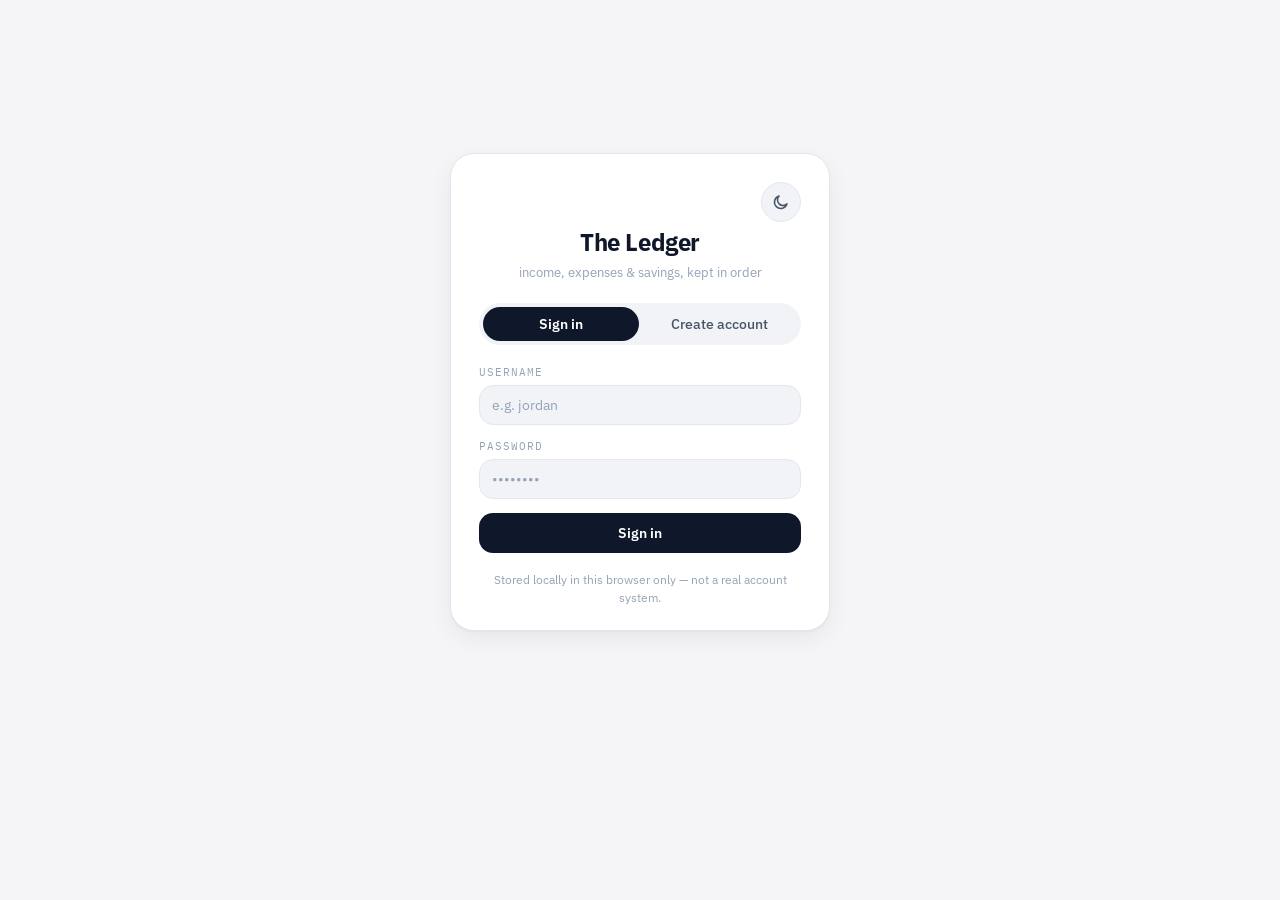
==== budget-tracker.html @ 0f21736d "Add budget tracker: single-file HTML/CSS/JS app Overview bento grid with monthly expense chart, tran" ====
<!DOCTYPE html>
<html lang="en">
<head>
<meta charset="UTF-8">
<meta name="viewport" content="width=device-width, initial-scale=1">
<title>Ledger — Budget Tracker</title>
<style>
  @import url('https://fonts.googleapis.com/css2?family=IBM+Plex+Sans:wght@400;500;600;700&family=IBM+Plex+Mono:wght@400;500;600;700&display=swap');

  :root{
    --bg: #F5F5F7;
    --surface: #FFFFFF;
    --surface-2: #F1F3F6;
    --surface-3: #E8ECF1;
    --text: #0F172A;
    --text-dim: #475569;
    --text-dimmer: #94A3B8;
    --navy: #0F172A;
    --navy-light: #1E3A8A;
    --gold: #A16207;
    --gold-soft: #D97706;
    --income: #059669;
    --income-bg: rgba(5,150,105,0.1);
    --expense: #DC2626;
    --expense-bg: rgba(220,38,38,0.1);
    --border: #E2E8F0;
    --radius: 24px;
    --radius-sm: 14px;
    --shadow: 0 1px 2px rgba(15,23,42,0.04), 0 8px 24px rgba(15,23,42,0.06);
  }

  :root[data-theme="dark"]{
    --bg: #0B1220;
    --surface: #131B2E;
    --surface-2: #1B2438;
    --surface-3: #232E47;
    --text: #E2E8F0;
    --text-dim: #94A3B8;
    --text-dimmer: #64748B;
    --navy: #2563EB;
    --navy-light: #3B82F6;
    --gold: #FBBF24;
    --gold-soft: #F59E0B;
    --income: #34D399;
    --income-bg: rgba(52,211,153,0.15);
    --expense: #F87171;
    --expense-bg: rgba(248,113,113,0.15);
    --border: rgba(255,255,255,0.08);
    --shadow: 0 1px 2px rgba(0,0,0,0.2), 0 8px 24px rgba(0,0,0,0.3);
  }

  *{ box-sizing: border-box; }
  html,body{ margin:0; padding:0; }
  body{
    background: var(--bg);
    color: var(--text);
    font-family: 'IBM Plex Sans', sans-serif;
    min-height: 100vh;
    padding: 32px 16px 64px;
    transition: background-color .2s ease, color .2s ease;
  }

  .app{ max-width: 900px; margin: 0 auto; }

  /* Header */
  .header{
    display:flex;
    justify-content: space-between;
    align-items: flex-end;
    padding-bottom: 20px;
    margin-bottom: 20px;
  }
  .header h1{
    font-family: 'IBM Plex Sans', sans-serif;
    font-weight: 700;
    font-size: 1.7rem;
    margin: 0;
    letter-spacing: -0.02em;
    color: var(--navy);
  }
  .header .tagline{
    color: var(--text-dimmer);
    font-size: 0.85rem;
    margin-top: 4px;
  }
  .header .today{
    font-family: 'IBM Plex Mono', monospace;
    font-size: 0.78rem;
    color: var(--text-dimmer);
    text-align: right;
  }
  .header-actions{ display:flex; align-items:center; gap: 12px; }

  .theme-toggle{
    width: 40px; height: 40px;
    display:flex; align-items:center; justify-content:center;
    background: var(--surface-2);
    border: 1px solid var(--border);
    border-radius: 999px;
    color: var(--text-dim);
    cursor: pointer;
    transition: background .15s, color .15s, border-color .15s;
    flex-shrink: 0;
  }
  .theme-toggle:hover{ color: var(--navy); border-color: var(--navy); }
  .theme-toggle svg{ width: 18px; height: 18px; }

  /* Tabs — segmented pill control */
  .tabs{
    display:flex;
    gap: 2px;
    margin-bottom: 20px;
    background: var(--surface-2);
    border-radius: 999px;
    padding: 4px;
    width: fit-content;
  }
  .tab{
    background: none;
    border: none;
    color: var(--text-dim);
    font-family: 'IBM Plex Sans', sans-serif;
    font-size: 0.85rem;
    font-weight: 500;
    padding: 8px 16px;
    cursor: pointer;
    border-radius: 999px;
    transition: color .15s, background .15s;
  }
  .tab:hover{ color: var(--text); }
  .tab.active{ color: #fff; background: var(--navy); font-weight: 600; }

  .panel{ display:none; }
  .panel.active{ display:block; animation: fade .25s ease; }
  @keyframes fade{ from{opacity:0; transform: translateY(4px);} to{opacity:1; transform:none;} }

  /* Bento grid — Overview */
  .bento-grid{
    display: grid;
    grid-template-columns: repeat(4, 1fr);
    grid-template-areas:
      "balance balance income expense"
      "balance balance categories categories"
      "chart chart chart chart"
      "goals goals goals goals";
    gap: 16px;
    margin-bottom: 18px;
  }
  .tile{
    background: var(--surface);
    border: 1px solid var(--border);
    border-radius: var(--radius);
    box-shadow: var(--shadow);
    padding: 22px 24px;
    transition: transform .2s ease, box-shadow .2s ease;
  }
  @media (hover: hover){
    .tile:hover{ transform: scale(1.015); box-shadow: 0 4px 8px rgba(15,23,42,0.06), 0 16px 32px rgba(15,23,42,0.09); }
  }
  .tile-balance{ grid-area: balance; display:flex; flex-direction:column; justify-content:center; }
  .tile-income{ grid-area: income; }
  .tile-expense{ grid-area: expense; }
  .tile-categories{ grid-area: categories; }
  .tile-chart{ grid-area: chart; position: relative; }
  .tile-goals{ grid-area: goals; }

  .tile-label{
    font-family: 'IBM Plex Mono', monospace;
    font-size: 0.7rem;
    letter-spacing: 1.2px;
    text-transform: uppercase;
    color: var(--text-dimmer);
    margin-bottom: 8px;
  }
  .tile-amount{
    font-family: 'IBM Plex Mono', monospace;
    font-variant-numeric: tabular-nums;
    font-weight: 600;
    font-size: 2.4rem;
    line-height: 1.1;
    letter-spacing: -0.01em;
  }
  .tile-amount.negative{ color: var(--expense); }
  .tile-amount.positive{ color: var(--navy); }
  .tile-income .tile-amount{ font-size: 1.5rem; color: var(--income); }
  .tile-expense .tile-amount{ font-size: 1.5rem; color: var(--expense); }

  .tile h2{
    font-family: 'IBM Plex Sans', sans-serif;
    font-size: 0.95rem;
    font-weight: 600;
    margin: 0 0 14px;
    color: var(--text);
  }

  /* Cards (Transactions / Goals tabs) */
  .card{
    background: var(--surface);
    border: 1px solid var(--border);
    border-radius: var(--radius);
    box-shadow: var(--shadow);
    padding: 22px 24px;
    margin-bottom: 16px;
  }
  .card h2{
    font-family: 'IBM Plex Sans', sans-serif;
    font-size: 1rem;
    font-weight: 600;
    margin: 0 0 16px;
    color: var(--text);
  }

  /* Category / goal progress rows */
  .cat-row{ margin-bottom: 14px; }
  .cat-row:last-child{ margin-bottom: 0; }
  .cat-row .cat-top{
    display:flex; justify-content: space-between;
    font-size: 0.85rem;
    margin-bottom: 6px;
  }
  .cat-top .amt{ font-family: 'IBM Plex Mono', monospace; font-variant-numeric: tabular-nums; color: var(--text-dim); }
  .bar-track{
    height: 8px;
    background: var(--surface-3);
    border-radius: 999px;
    overflow: hidden;
  }
  .bar-fill{
    height: 100%;
    border-radius: 999px;
    transition: width .3s;
  }
  .bar-fill.navy{ background: linear-gradient(90deg, var(--navy-light), var(--navy)); }
  .bar-fill.gold{ background: linear-gradient(90deg, var(--gold-soft), var(--gold)); }

  /* Monthly expense chart */
  .chart-wrap{ width: 100%; }
  .chart-svg{ width: 100%; height: auto; display:block; overflow: visible; }
  .chart-bar{ fill: var(--expense); transition: fill-opacity .15s; }
  .chart-hit{ fill: transparent; cursor: pointer; }
  .chart-bar-group:hover .chart-bar,
  .chart-bar-group:focus-within .chart-bar{ fill-opacity: 0.8; }
  .chart-hit:focus-visible{ outline: 2px solid var(--navy-light); outline-offset: -2px; }
  .chart-axis-label{
    font-family: 'IBM Plex Mono', monospace;
    font-size: 9px;
    fill: var(--text-dimmer);
  }
  .chart-value-label{
    font-family: 'IBM Plex Mono', monospace;
    font-size: 9px;
    fill: var(--text-dim);
  }
  .chart-baseline{ stroke: var(--border); stroke-width: 1; }
  .chart-tooltip{
    position: absolute;
    pointer-events: none;
    background: var(--navy);
    color: #fff;
    font-family: 'IBM Plex Sans', sans-serif;
    font-size: 0.75rem;
    padding: 6px 10px;
    border-radius: 8px;
    white-space: nowrap;
    transform: translate(-50%, -100%);
    opacity: 0;
    transition: opacity .12s ease;
    z-index: 10;
  }
  .chart-tooltip .val{
    font-family: 'IBM Plex Mono', monospace;
    font-weight: 600;
  }
  .chart-tooltip.visible{ opacity: 1; }

  .empty{
    color: var(--text-dimmer);
    font-size: 0.85rem;
    padding: 8px 0;
  }

  /* Forms */
  .form-row{
    display:flex;
    gap: 10px;
    flex-wrap: wrap;
    margin-bottom: 16px;
  }
  .field{ flex: 1; min-width: 110px; display:flex; flex-direction:column; gap:6px; }
  .field label{
    font-size: 0.68rem;
    text-transform: uppercase;
    letter-spacing: 1px;
    color: var(--text-dimmer);
    font-family: 'IBM Plex Mono', monospace;
  }
  input, select{
    background: var(--surface-2);
    border: 1px solid var(--border);
    color: var(--text);
    padding: 10px 12px;
    border-radius: var(--radius-sm);
    font-family: 'IBM Plex Sans', sans-serif;
    font-size: 0.88rem;
    outline: none;
    transition: border-color .15s, background .15s;
  }
  input:focus, select:focus{ border-color: var(--navy); background: var(--surface); }
  input::placeholder{ color: var(--text-dimmer); }

  .toggle-group{ display:flex; border: 1px solid var(--border); border-radius: var(--radius-sm); overflow:hidden; background: var(--surface-2); }
  .toggle-btn{
    flex:1;
    background: none;
    border:none;
    color: var(--text-dim);
    padding: 10px 12px;
    font-size: 0.85rem;
    cursor: pointer;
    font-family: 'IBM Plex Sans', sans-serif;
    transition: background .15s, color .15s;
  }
  .toggle-btn.active.income{ background: var(--income); color: #fff; font-weight:600; }
  .toggle-btn.active.expense{ background: var(--expense); color: #fff; font-weight:600; }

  .btn{
    background: var(--navy);
    color: #fff;
    border: none;
    padding: 11px 20px;
    border-radius: var(--radius-sm);
    font-weight: 600;
    font-size: 0.85rem;
    cursor: pointer;
    font-family: 'IBM Plex Sans', sans-serif;
    transition: background .15s, transform .15s;
  }
  .btn:hover{ background: var(--navy-light); }
  .btn:active{ transform: scale(0.98); }
  .btn:focus-visible, .tab:focus-visible, .toggle-btn:focus-visible, input:focus-visible, select:focus-visible{
    outline: 2px solid var(--navy-light);
    outline-offset: 2px;
  }
  .btn.ghost{
    background: transparent;
    border: 1px solid var(--border);
    color: var(--text-dim);
  }
  .btn.ghost:hover{ border-color: var(--navy); color: var(--navy); background: var(--surface-2); }

  /* Transaction list */
  .ledger-month{
    font-family: 'IBM Plex Mono', monospace;
    font-size: 0.7rem;
    text-transform: uppercase;
    letter-spacing: 1.2px;
    color: var(--text-dimmer);
    margin: 18px 0 8px;
  }
  .ledger-month:first-child{ margin-top: 0; }
  .ledger-line{
    display:flex;
    align-items: center;
    justify-content: space-between;
    gap: 12px;
    padding: 12px 0;
    border-bottom: 1px solid var(--border);
  }
  .ledger-line:last-child{ border-bottom: none; }
  .ledger-line .info{ display:flex; flex-direction:column; gap: 2px; min-width:0; }
  .ledger-line .desc{
    font-size: 0.9rem;
    font-weight: 500;
    white-space: nowrap;
    overflow: hidden;
    text-overflow: ellipsis;
  }
  .ledger-line .cat-tag{
    font-size: 0.72rem;
    color: var(--text-dimmer);
  }
  .ledger-line .right{ display:flex; align-items:center; gap: 8px; flex-shrink:0; }
  .ledger-line .amt{
    font-family: 'IBM Plex Mono', monospace;
    font-variant-numeric: tabular-nums;
    font-size: 0.85rem;
    font-weight: 600;
    white-space: nowrap;
    padding: 4px 10px;
    border-radius: 999px;
  }
  .ledger-line .amt.income{ color: var(--income); background: var(--income-bg); }
  .ledger-line .amt.expense{ color: var(--expense); background: var(--expense-bg); }
  .del{
    background:none; border:none; color: var(--text-dimmer);
    cursor:pointer; font-size: 0.85rem; padding: 4px;
    border-radius: 6px;
    transition: color .15s, background .15s;
  }
  .del:hover{ color: var(--expense); background: var(--expense-bg); }

  .total-line{
    display:flex;
    justify-content: space-between;
    padding-top: 14px;
    margin-top: 8px;
    border-top: 2px solid var(--navy);
    font-family: 'IBM Plex Mono', monospace;
    font-variant-numeric: tabular-nums;
    font-weight: 600;
    font-size: 0.95rem;
  }

  /* Goals */
  .goal-grid{
    display: grid;
    grid-template-columns: repeat(2, 1fr);
    gap: 16px;
  }
  .goal-card{
    background: var(--surface-2);
    border: 1px solid var(--border);
    border-radius: var(--radius-sm);
    padding: 18px 20px;
    transition: transform .2s ease;
  }
  @media (hover: hover){
    .goal-card:hover{ transform: scale(1.015); }
  }
  .goal-top{ display:flex; justify-content: space-between; align-items: flex-start; margin-bottom: 8px; gap: 8px; }
  .goal-name{ font-family: 'IBM Plex Sans', sans-serif; font-weight: 600; font-size: 1rem; }
  .goal-nums{ font-family: 'IBM Plex Mono', monospace; font-variant-numeric: tabular-nums; font-size: 0.82rem; color: var(--text-dim); }
  .goal-nums .target{ color: var(--text-dimmer); }
  .goal-actions{ display:flex; gap: 8px; margin-top: 14px; align-items:center; }
  .goal-actions input{ width: 110px; }
  .goal-pct{ font-family: 'IBM Plex Mono', monospace; font-size: 0.7rem; color: var(--gold); margin-top: 6px; }

  /* Daily calendar */
  .cal-nav{
    display:flex; align-items:center; justify-content: space-between;
    margin-bottom: 16px;
  }
  .cal-nav-btns{ display:flex; align-items:center; gap: 8px; }
  .cal-nav button{
    width: 32px; height: 32px;
    display:flex; align-items:center; justify-content:center;
    background: var(--surface-2);
    border: 1px solid var(--border);
    border-radius: 8px;
    color: var(--text-dim);
    cursor: pointer;
    font-family: 'IBM Plex Sans', sans-serif;
    font-size: 1rem;
    transition: border-color .15s, color .15s;
  }
  .cal-nav button:hover{ border-color: var(--navy); color: var(--navy); }
  .cal-nav .cal-today-btn{ width: auto; padding: 0 12px; font-size: 0.75rem; font-weight: 600; }
  .cal-label{ font-weight: 600; font-size: 1rem; }
  .calendar-grid{
    display: grid;
    grid-template-columns: repeat(7, 1fr);
    gap: 6px;
  }
  .cal-weekday{
    text-align:center;
    font-family: 'IBM Plex Mono', monospace;
    font-size: 0.65rem;
    letter-spacing: 0.5px;
    text-transform: uppercase;
    color: var(--text-dimmer);
    padding-bottom: 6px;
  }
  .day-cell{
    aspect-ratio: 1;
    display:flex; flex-direction:column; align-items:center; justify-content:center; gap: 4px;
    background: var(--surface-2);
    border: 1px solid var(--border);
    border-radius: 10px;
    color: var(--text);
    font-family: 'IBM Plex Sans', sans-serif;
    font-size: 0.8rem;
    cursor: pointer;
    transition: border-color .15s, background .15s;
  }
  .day-cell:hover{ border-color: var(--navy); }
  .day-cell.today{ border-color: var(--gold); border-width: 2px; font-weight: 600; }
  .day-cell.selected{ background: var(--navy); color: #fff; border-color: var(--navy); }
  .day-cell.empty{ visibility: hidden; pointer-events: none; }
  .day-dots{ display:flex; gap: 3px; height: 6px; }
  .day-dot{ width: 5px; height: 5px; border-radius: 50%; }
  .day-dot.income{ background: var(--income); }
  .day-dot.expense{ background: var(--expense); }
  .day-cell.selected .day-dot{ box-shadow: 0 0 0 1px rgba(255,255,255,0.6); }

  .day-detail-title{
    font-family: 'IBM Plex Sans', sans-serif;
    font-size: 1rem;
    font-weight: 600;
    margin: 0 0 4px;
  }
  .day-detail-sub{
    font-family: 'IBM Plex Mono', monospace;
    font-variant-numeric: tabular-nums;
    font-size: 0.8rem;
    color: var(--text-dim);
    margin-bottom: 16px;
  }
  .day-detail-sub .net-positive{ color: var(--income); }
  .day-detail-sub .net-negative{ color: var(--expense); }

  .loading{ text-align:center; color: var(--text-dimmer); padding: 40px 0; }

  /* Auth screen */
  .auth-wrap{
    min-height: 80vh;
    display:flex; align-items:center; justify-content:center;
    padding: 20px;
  }
  .auth-card{
    width: 100%;
    max-width: 380px;
    background: var(--surface);
    border: 1px solid var(--border);
    border-radius: var(--radius);
    box-shadow: var(--shadow);
    padding: 28px 28px 24px;
  }
  .auth-card-top{ display:flex; justify-content:flex-end; margin-bottom: 4px; }
  .auth-title{
    font-family: 'IBM Plex Sans', sans-serif;
    font-weight: 700;
    font-size: 1.5rem;
    text-align:center;
    color: var(--navy);
    margin: 0;
    letter-spacing: -0.02em;
  }
  .auth-tagline{
    text-align:center;
    color: var(--text-dimmer);
    font-size: 0.82rem;
    margin: 6px 0 22px;
  }
  .auth-tabs{ width: 100%; margin-bottom: 20px; }
  .auth-tabs .tab{ flex:1; text-align:center; }
  .auth-error{
    color: var(--expense);
    background: var(--expense-bg);
    border-radius: 8px;
    padding: 8px 12px;
    font-size: 0.8rem;
    margin: -4px 0 14px;
  }
  .auth-note{
    text-align:center;
    color: var(--text-dimmer);
    font-size: 0.72rem;
    margin-top: 18px;
    line-height: 1.5;
  }
  .signed-in-as{
    font-family: 'IBM Plex Mono', monospace;
    font-size: 0.72rem;
    color: var(--text-dimmer);
    text-align: right;
    margin-top: 3px;
  }
  .signed-in-as strong{ color: var(--text-dim); font-weight: 600; }

  @media (max-width: 640px){
    .bento-grid{
      grid-template-columns: 1fr;
      grid-template-areas:
        "balance"
        "income"
        "expense"
        "categories"
        "chart"
        "goals";
    }
    .goal-grid{ grid-template-columns: 1fr; }
  }
  @media (max-width: 480px){
    .tile-amount{ font-size: 1.9rem; }
    .header{ flex-direction: column; align-items: flex-start; gap: 6px; }
    .header .today{ text-align: left; }
    .calendar-grid{ gap: 4px; }
    .day-cell{ font-size: 0.7rem; border-radius: 8px; }
  }
  @media (prefers-reduced-motion: reduce){
    *{ animation-duration: 0.01ms !important; transition-duration: 0.01ms !important; }
  }
</style>
</head>
<body>
<div class="app" id="app">
  <div class="loading" id="loading">Loading…</div>
</div>

<script>
const STORAGE_PREFIX = 'ledger-data-v1';
const USERS_KEY = 'ledger-users';
const SESSION_KEY = 'ledger-current-user';
const EXPENSE_CATS = ['Food','Housing','Transport','Utilities','Entertainment','Health','Other'];
const INCOME_CATS = ['Salary','Freelance','Gift','Other'];

let state = { transactions: [], goals: [] };
let activeTab = 'overview';
let txType = 'expense';
let dailyType = 'expense';

let currentUser = null;
let authMode = 'signin';
let authError = '';

const TODAY_ISO = new Date().toISOString().slice(0,10);
let selectedDate = TODAY_ISO;
let calYear = new Date().getFullYear();
let calMonthIdx = new Date().getMonth();

const THEME_KEY = 'ledger-theme';
function initTheme(){
  const saved = localStorage.getItem(THEME_KEY);
  const theme = saved || (window.matchMedia && window.matchMedia('(prefers-color-scheme: dark)').matches ? 'dark' : 'light');
  document.documentElement.setAttribute('data-theme', theme);
}
function toggleTheme(){
  const current = document.documentElement.getAttribute('data-theme') === 'dark' ? 'dark' : 'light';
  const next = current === 'dark' ? 'light' : 'dark';
  document.documentElement.setAttribute('data-theme', next);
  try{ localStorage.setItem(THEME_KEY, next); }catch(e){}
  render();
}

const SUN_ICON = '<svg viewBox="0 0 24 24" fill="none" stroke="currentColor" stroke-width="2" stroke-linecap="round"><circle cx="12" cy="12" r="4"></circle><path d="M12 2v2M12 20v2M4.9 4.9l1.4 1.4M17.7 17.7l1.4 1.4M2 12h2M20 12h2M4.9 19.1l1.4-1.4M17.7 6.3l1.4-1.4"></path></svg>';
const MOON_ICON = '<svg viewBox="0 0 24 24" fill="none" stroke="currentColor" stroke-width="2" stroke-linecap="round" stroke-linejoin="round"><path d="M20 14.5A8.5 8.5 0 1 1 9.5 4a7 7 0 0 0 10.5 10.5Z"></path></svg>';

function fmt(n){
  const neg = n < 0;
  const v = Math.abs(n).toLocaleString(undefined, {minimumFractionDigits:2, maximumFractionDigits:2});
  return (neg ? '-' : '') + '$' + v;
}
function uid(){ return Math.random().toString(36).slice(2,10); }
function escapeHtml(s){
  return String(s).replace(/[&<>"']/g, c => ({'&':'&amp;','<':'&lt;','>':'&gt;','"':'&quot;',"'":'&#39;'}[c]));
}

async function hashPassword(pw){
  if(window.crypto && window.crypto.subtle){
    try{
      const buf = await crypto.subtle.digest('SHA-256', new TextEncoder().encode(pw));
      return Array.from(new Uint8Array(buf)).map(b => b.toString(16).padStart(2,'0')).join('');
    }catch(e){ /* fall through to non-crypto fallback below */ }
  }
  let h = 0;
  for(let i = 0; i < pw.length; i++){ h = (Math.imul(31, h) + pw.charCodeAt(i)) | 0; }
  return 'fallback:' + h.toString(16);
}

function getUsers(){
  try{ return JSON.parse(localStorage.getItem(USERS_KEY)) || {}; }catch(e){ return {}; }
}
function saveUsers(users){
  localStorage.setItem(USERS_KEY, JSON.stringify(users));
}
function userStorageKey(username){ return `${STORAGE_PREFIX}:${username}`; }

async function signIn(username, password){
  username = username.trim();
  authError = '';
  const users = getUsers();
  const rec = users[username];
  if(!username || !rec){ authError = 'No account found with that username.'; render(); return; }
  const hash = await hashPassword(password);
  if(hash !== rec.passwordHash){ authError = 'Incorrect password.'; render(); return; }
  currentUser = username;
  localStorage.setItem(SESSION_KEY, username);
  loadUserData();
  render();
}

async function signUp(username, password, confirm){
  username = username.trim();
  authError = '';
  if(!username){ authError = 'Enter a username.'; render(); return; }
  if(password.length < 4){ authError = 'Password must be at least 4 characters.'; render(); return; }
  if(password !== confirm){ authError = 'Passwords do not match.'; render(); return; }
  const users = getUsers();
  if(users[username]){ authError = 'That username is already taken.'; render(); return; }
  users[username] = { passwordHash: await hashPassword(password) };
  saveUsers(users);
  currentUser = username;
  localStorage.setItem(SESSION_KEY, username);
  loadUserData();
  render();
}

function signOut(){
  currentUser = null;
  localStorage.removeItem(SESSION_KEY);
  state = { transactions: [], goals: [] };
  activeTab = 'overview';
  authMode = 'signin';
  authError = '';
  render();
}

function loadUserData(){
  state = { transactions: [], goals: [] };
  try{
    const raw = localStorage.getItem(userStorageKey(currentUser));
    if(raw){
      state = JSON.parse(raw);
      state.transactions = state.transactions || [];
      state.goals = state.goals || [];
    }
  }catch(e){
    // no existing data yet
  }
}

function restoreSession(){
  const saved = localStorage.getItem(SESSION_KEY);
  if(saved){
    currentUser = saved;
    loadUserData();
  }
  render();
}

function save(){
  if(!currentUser) return;
  try{
    localStorage.setItem(userStorageKey(currentUser), JSON.stringify(state));
  }catch(e){
    console.error('Could not save ledger data', e);
  }
}

function addTransaction(data){
  state.transactions.unshift({ id: uid(), ...data });
  save(); render();
}
function deleteTransaction(id){
  state.transactions = state.transactions.filter(t => t.id !== id);
  save(); render();
}
function addGoal(data){
  state.goals.push({ id: uid(), saved: 0, ...data });
  save(); render();
}
function deleteGoal(id){
  state.goals = state.goals.filter(g => g.id !== id);
  save(); render();
}
function contributeToGoal(id, amount){
  const g = state.goals.find(g => g.id === id);
  if(g){ g.saved = Math.max(0, g.saved + amount); save(); render(); }
}

function totals(){
  let income = 0, expense = 0;
  const byCategory = {};
  state.transactions.forEach(t => {
    if(t.type === 'income') income += t.amount;
    else {
      expense += t.amount;
      byCategory[t.category] = (byCategory[t.category] || 0) + t.amount;
    }
  });
  return { income, expense, balance: income - expense, byCategory };
}

function monthKey(dateStr){
  const d = new Date(dateStr + 'T00:00:00');
  return d.toLocaleString(undefined, { month: 'long', year: 'numeric' });
}

function pad2(n){ return String(n).padStart(2, '0'); }

function transactionsForDate(dateStr){
  return state.transactions.filter(tx => tx.date === dateStr);
}

function dayTotals(dateStr){
  let income = 0, expense = 0;
  transactionsForDate(dateStr).forEach(tx => {
    if(tx.type === 'income') income += tx.amount; else expense += tx.amount;
  });
  return { income, expense, net: income - expense };
}

function shiftCalendar(delta){
  calMonthIdx += delta;
  if(calMonthIdx < 0){ calMonthIdx = 11; calYear--; }
  if(calMonthIdx > 11){ calMonthIdx = 0; calYear++; }
  render();
}

function goToToday(){
  const d = new Date();
  calYear = d.getFullYear();
  calMonthIdx = d.getMonth();
  selectedDate = TODAY_ISO;
  render();
}

function monthlyExpenseSeries(){
  const buckets = {};
  state.transactions.forEach(tx => {
    if(tx.type !== 'expense') return;
    const d = new Date(tx.date + 'T00:00:00');
    const key = `${d.getFullYear()}-${String(d.getMonth()+1).padStart(2,'0')}`;
    buckets[key] = (buckets[key] || 0) + tx.amount;
  });
  const keys = Object.keys(buckets).sort();
  const recent = keys.slice(-6);
  const years = new Set(recent.map(k => k.slice(0,4)));
  return recent.map(key => {
    const [y, m] = key.split('-').map(Number);
    const d = new Date(y, m-1, 1);
    const label = years.size > 1
      ? d.toLocaleString(undefined, { month: 'short', year: '2-digit' })
      : d.toLocaleString(undefined, { month: 'short' });
    return { key, label, total: buckets[key] };
  });
}

function renderChart(series){
  if(!series.length){
    return `<h2>Expenses by month</h2><div class="empty">No expenses logged yet. Add one from the Transactions tab.</div>`;
  }
  const W = 640, H = 180;
  const padTop = 24, padBottom = 24, padSide = 8;
  const plotW = W - padSide*2;
  const plotH = H - padTop - padBottom;
  const max = Math.max(...series.map(s => s.total), 1);
  const n = series.length;
  const slot = plotW / n;
  const barW = Math.min(28, slot * 0.5);
  const baselineY = H - padBottom;

  const bars = series.map((s, i) => {
    const cx = padSide + slot * i + slot / 2;
    const x = cx - barW / 2;
    const h = max > 0 ? (s.total / max) * plotH : 0;
    const y = baselineY - h;
    const r = Math.min(4, h);
    const path = h > 0
      ? `M${x},${baselineY} L${x},${y+r} Q${x},${y} ${x+r},${y} L${x+barW-r},${y} Q${x+barW},${y} ${x+barW},${y+r} L${x+barW},${baselineY} Z`
      : `M${x},${baselineY} L${x+barW},${baselineY}`;
    const valueText = fmt(s.total);
    return `
      <g class="chart-bar-group" tabindex="0" role="img" aria-label="${s.label}: ${valueText}" data-month="${s.label}" data-value="${valueText}" data-cx="${cx}" data-top="${y}">
        <text class="chart-value-label" x="${cx}" y="${Math.max(y-6, 10)}" text-anchor="middle">${valueText}</text>
        <path class="chart-bar" d="${path}"></path>
        <text class="chart-axis-label" x="${cx}" y="${H-6}" text-anchor="middle">${s.label}</text>
        <rect class="chart-hit" x="${padSide + slot*i}" y="${padTop}" width="${slot}" height="${plotH+padBottom}"></rect>
      </g>
    `;
  }).join('');

  return `
    <h2>Expenses by month</h2>
    <div class="chart-wrap">
      <svg class="chart-svg" viewBox="0 0 ${W} ${H}" preserveAspectRatio="xMidYMid meet">
        <line class="chart-baseline" x1="${padSide}" y1="${baselineY}" x2="${W-padSide}" y2="${baselineY}"></line>
        ${bars}
      </svg>
      <div class="chart-tooltip" id="chart-tooltip"></div>
    </div>
  `;
}

function renderDaily(){
  const monthLabel = new Date(calYear, calMonthIdx, 1).toLocaleString(undefined, { month: 'long', year: 'numeric' });
  const firstWeekday = new Date(calYear, calMonthIdx, 1).getDay();
  const numDays = new Date(calYear, calMonthIdx + 1, 0).getDate();
  const weekdayNames = ['Sun','Mon','Tue','Wed','Thu','Fri','Sat'];

  const weekdayHeaders = weekdayNames.map(w => `<div class="cal-weekday">${w}</div>`).join('');
  const leadingBlanks = Array.from({ length: firstWeekday }, () => `<div class="day-cell empty"></div>`).join('');

  const dayCells = Array.from({ length: numDays }, (_, i) => {
    const day = i + 1;
    const dateStr = `${calYear}-${pad2(calMonthIdx + 1)}-${pad2(day)}`;
    const dt = dayTotals(dateStr);
    const isToday = dateStr === TODAY_ISO;
    const isSelected = dateStr === selectedDate;
    const dots = (dt.income > 0 ? '<span class="day-dot income"></span>' : '') +
                 (dt.expense > 0 ? '<span class="day-dot expense"></span>' : '');
    return `
      <button type="button" class="day-cell ${isToday ? 'today' : ''} ${isSelected ? 'selected' : ''}" data-date="${dateStr}" aria-label="${dateStr}">
        <span class="day-num">${day}</span>
        <span class="day-dots">${dots}</span>
      </button>
    `;
  }).join('');

  const selectedEntries = transactionsForDate(selectedDate).slice().sort((a,b) => a.id < b.id ? 1 : -1);
  const selDt = dayTotals(selectedDate);
  const selLabel = new Date(selectedDate + 'T00:00:00').toLocaleDateString(undefined, { weekday: 'long', month: 'long', day: 'numeric', year: 'numeric' });
  const netClass = selDt.net > 0 ? 'net-positive' : (selDt.net < 0 ? 'net-negative' : '');

  const entryLines = selectedEntries.length ? selectedEntries.map(tx => `
    <div class="ledger-line">
      <div class="info">
        <span class="desc">${tx.note || tx.category}</span>
        <span class="cat-tag">${tx.category}</span>
      </div>
      <div class="right">
        <span class="amt ${tx.type}">${tx.type==='expense'?'-':'+'}${fmt(tx.amount)}</span>
        <button class="del" data-del="${tx.id}" aria-label="Delete entry">✕</button>
      </div>
    </div>
  `).join('') : `<div class="empty">No entries on this day yet.</div>`;

  const cats = dailyType === 'income' ? INCOME_CATS : EXPENSE_CATS;
  const catOptions = cats.map(c => `<option value="${c}">${c}</option>`).join('');

  return `
    <div class="card">
      <div class="cal-nav">
        <div class="cal-label">${monthLabel}</div>
        <div class="cal-nav-btns">
          <button type="button" class="cal-today-btn" data-cal-today aria-label="Jump to today">Today</button>
          <button type="button" data-cal-nav="-1" aria-label="Previous month">‹</button>
          <button type="button" data-cal-nav="1" aria-label="Next month">›</button>
        </div>
      </div>
      <div class="calendar-grid">
        ${weekdayHeaders}
        ${leadingBlanks}
        ${dayCells}
      </div>
    </div>
    <div class="card">
      <div class="day-detail-title">${selLabel}</div>
      <div class="day-detail-sub">Income ${fmt(selDt.income)} &nbsp;·&nbsp; Expenses ${fmt(selDt.expense)} &nbsp;·&nbsp; Net <span class="${netClass}">${fmt(selDt.net)}</span></div>
      ${entryLines}
    </div>
    <div class="card">
      <h2>Add entry for this day</h2>
      <div class="form-row">
        <div class="field" style="flex: 0 0 160px;">
          <label>Type</label>
          <div class="toggle-group">
            <button type="button" class="toggle-btn expense ${dailyType==='expense'?'active':''}" data-dtype="expense">Expense</button>
            <button type="button" class="toggle-btn income ${dailyType==='income'?'active':''}" data-dtype="income">Income</button>
          </div>
        </div>
        <div class="field">
          <label>Amount</label>
          <input type="number" id="daily-amount" step="0.01" min="0" placeholder="0.00">
        </div>
        <div class="field">
          <label>Category</label>
          <select id="daily-category">${catOptions}</select>
        </div>
      </div>
      <div class="form-row">
        <div class="field" style="flex: 3;">
          <label>Note (optional)</label>
          <input type="text" id="daily-note" placeholder="e.g. groceries at the market">
        </div>
      </div>
      <button class="btn" id="add-daily-tx-btn">Add entry</button>
    </div>
  `;
}

function renderAuthScreen(){
  const isDark = document.documentElement.getAttribute('data-theme') === 'dark';
  const isSignup = authMode === 'signup';
  return `
    <div class="auth-wrap">
      <div class="auth-card">
        <div class="auth-card-top">
          <button type="button" class="theme-toggle" id="theme-toggle" aria-label="${isDark ? 'Switch to light mode' : 'Switch to dark mode'}">${isDark ? SUN_ICON : MOON_ICON}</button>
        </div>
        <h1 class="auth-title">The Ledger</h1>
        <div class="auth-tagline">income, expenses & savings, kept in order</div>
        <div class="tabs auth-tabs">
          <button type="button" class="tab ${!isSignup?'active':''}" data-authmode="signin">Sign in</button>
          <button type="button" class="tab ${isSignup?'active':''}" data-authmode="signup">Create account</button>
        </div>
        <form id="auth-form" novalidate>
          <div class="field" style="margin-bottom:14px;">
            <label>Username</label>
            <input type="text" id="auth-username" autocomplete="username" placeholder="e.g. jordan">
          </div>
          <div class="field" style="margin-bottom:14px;">
            <label>Password</label>
            <input type="password" id="auth-password" autocomplete="${isSignup ? 'new-password' : 'current-password'}" placeholder="••••••••">
          </div>
          ${isSignup ? `
          <div class="field" style="margin-bottom:14px;">
            <label>Confirm password</label>
            <input type="password" id="auth-password-confirm" autocomplete="new-password" placeholder="••••••••">
          </div>` : ''}
          ${authError ? `<div class="auth-error">${escapeHtml(authError)}</div>` : ''}
          <button type="submit" class="btn" style="width:100%;">${isSignup ? 'Create account' : 'Sign in'}</button>
        </form>
        <div class="auth-note">Stored locally in this browser only — not a real account system.</div>
      </div>
    </div>
  `;
}

function attachAuthHandlers(){
  const themeBtn = document.getElementById('theme-toggle');
  if(themeBtn) themeBtn.addEventListener('click', toggleTheme);

  document.querySelectorAll('[data-authmode]').forEach(btn => {
    btn.addEventListener('click', () => { authMode = btn.dataset.authmode; authError = ''; render(); });
  });

  const form = document.getElementById('auth-form');
  if(form){
    form.addEventListener('submit', (e) => {
      e.preventDefault();
      const username = document.getElementById('auth-username').value;
      const password = document.getElementById('auth-password').value;
      if(authMode === 'signup'){
        const confirm = document.getElementById('auth-password-confirm').value;
        signUp(username, password, confirm);
      } else {
        signIn(username, password);
      }
    });
  }
}

function render(){
  const app = document.getElementById('app');

  if(!currentUser){
    app.innerHTML = renderAuthScreen();
    attachAuthHandlers();
    return;
  }

  const t = totals();
  const today = new Date().toLocaleDateString(undefined, { weekday:'short', year:'numeric', month:'short', day:'numeric' });
  const isDark = document.documentElement.getAttribute('data-theme') === 'dark';

  app.innerHTML = `
    <div class="header">
      <div>
        <h1>The Ledger</h1>
        <div class="tagline">income, expenses & savings, kept in order</div>
      </div>
      <div class="header-actions">
        <div>
          <div class="today">${today}</div>
          <div class="signed-in-as">signed in as <strong>${escapeHtml(currentUser)}</strong></div>
        </div>
        <button type="button" class="theme-toggle" id="theme-toggle" aria-label="${isDark ? 'Switch to light mode' : 'Switch to dark mode'}">${isDark ? SUN_ICON : MOON_ICON}</button>
        <button type="button" class="btn ghost" id="sign-out-btn" style="padding:9px 16px; font-size:0.78rem;">Sign out</button>
      </div>
    </div>
    <div class="tabs">
      <button class="tab ${activeTab==='overview'?'active':''}" data-tab="overview">Overview</button>
      <button class="tab ${activeTab==='transactions'?'active':''}" data-tab="transactions">Transactions</button>
      <button class="tab ${activeTab==='daily'?'active':''}" data-tab="daily">Daily</button>
      <button class="tab ${activeTab==='goals'?'active':''}" data-tab="goals">Savings Goals</button>
    </div>
    <div id="panels"></div>
  `;

  document.querySelectorAll('.tab').forEach(btn=>{
    btn.addEventListener('click', ()=>{ activeTab = btn.dataset.tab; render(); });
  });
  const themeBtn = document.getElementById('theme-toggle');
  if(themeBtn) themeBtn.addEventListener('click', toggleTheme);
  const signOutBtn = document.getElementById('sign-out-btn');
  if(signOutBtn) signOutBtn.addEventListener('click', signOut);

  const panels = document.getElementById('panels');
  if(activeTab === 'overview') panels.innerHTML = renderOverview(t);
  else if(activeTab === 'transactions') panels.innerHTML = renderTransactions(t);
  else if(activeTab === 'daily') panels.innerHTML = renderDaily();
  else panels.innerHTML = renderGoals();

  attachPanelHandlers(t);
}

function renderOverview(t){
  const balClass = t.balance < 0 ? 'negative' : 'positive';
  const catEntries = Object.entries(t.byCategory).sort((a,b)=>b[1]-a[1]);
  const maxCat = catEntries.length ? catEntries[0][1] : 1;

  const catRows = catEntries.length ? catEntries.map(([cat, amt]) => `
    <div class="cat-row">
      <div class="cat-top"><span>${cat}</span><span class="amt">${fmt(amt)}</span></div>
      <div class="bar-track"><div class="bar-fill navy" style="width:${Math.round((amt/maxCat)*100)}%"></div></div>
    </div>
  `).join('') : `<div class="empty">No expenses logged yet. Add one from the Transactions tab.</div>`;

  const goalsSummary = state.goals.length ? state.goals.map(g => {
    const pct = g.target > 0 ? Math.min(100, Math.round((g.saved / g.target)*100)) : 0;
    return `
      <div class="cat-row">
        <div class="cat-top"><span>${g.name}</span><span class="amt">${fmt(g.saved)} / ${fmt(g.target)}</span></div>
        <div class="bar-track"><div class="bar-fill gold" style="width:${pct}%"></div></div>
      </div>`;
  }).join('') : `<div class="empty">No savings goals yet. Set one from the Savings Goals tab.</div>`;

  const chartSeries = monthlyExpenseSeries();

  return `
    <div class="bento-grid">
      <div class="tile tile-balance">
        <div class="tile-label">Current Balance</div>
        <div class="tile-amount ${balClass}">${fmt(t.balance)}</div>
      </div>
      <div class="tile tile-income">
        <div class="tile-label">Income</div>
        <div class="tile-amount">${fmt(t.income)}</div>
      </div>
      <div class="tile tile-expense">
        <div class="tile-label">Expenses</div>
        <div class="tile-amount">${fmt(t.expense)}</div>
      </div>
      <div class="tile tile-categories">
        <h2>Spending by category</h2>
        ${catRows}
      </div>
      <div class="tile tile-chart">
        ${renderChart(chartSeries)}
      </div>
      <div class="tile tile-goals">
        <h2>Savings goals</h2>
        ${goalsSummary}
      </div>
    </div>
  `;
}

function renderTransactions(t){
  const cats = txType === 'income' ? INCOME_CATS : EXPENSE_CATS;
  const catOptions = cats.map(c => `<option value="${c}">${c}</option>`).join('');

  const grouped = {};
  state.transactions.forEach(tx => {
    const mk = monthKey(tx.date);
    grouped[mk] = grouped[mk] || [];
    grouped[mk].push(tx);
  });

  const lines = Object.keys(grouped).length ? Object.entries(grouped).map(([month, txs]) => `
    <div class="ledger-month">${month}</div>
    ${txs.map(tx => `
      <div class="ledger-line">
        <div class="info">
          <span class="desc">${tx.note || tx.category}</span>
          <span class="cat-tag">${tx.category}</span>
        </div>
        <div class="right">
          <span class="amt ${tx.type}">${tx.type==='expense'?'-':'+'}${fmt(tx.amount)}</span>
          <button class="del" data-del="${tx.id}" aria-label="Delete entry">✕</button>
        </div>
      </div>
    `).join('')}
  `).join('') : `<div class="empty">No entries yet. Log your first transaction above.</div>`;

  return `
    <div class="card">
      <h2>New entry</h2>
      <div class="form-row">
        <div class="field" style="flex: 0 0 160px;">
          <label>Type</label>
          <div class="toggle-group">
            <button type="button" class="toggle-btn expense ${txType==='expense'?'active':''}" data-type="expense">Expense</button>
            <button type="button" class="toggle-btn income ${txType==='income'?'active':''}" data-type="income">Income</button>
          </div>
        </div>
        <div class="field">
          <label>Amount</label>
          <input type="number" id="tx-amount" step="0.01" min="0" placeholder="0.00">
        </div>
        <div class="field">
          <label>Category</label>
          <select id="tx-category">${catOptions}</select>
        </div>
        <div class="field">
          <label>Date</label>
          <input type="date" id="tx-date" value="${new Date().toISOString().slice(0,10)}">
        </div>
      </div>
      <div class="form-row">
        <div class="field" style="flex: 3;">
          <label>Note (optional)</label>
          <input type="text" id="tx-note" placeholder="e.g. groceries at the market">
        </div>
      </div>
      <button class="btn" id="add-tx-btn">Add entry</button>
    </div>
    <div class="card">
      <h2>Entries</h2>
      ${lines}
      ${state.transactions.length ? `
      <div class="total-line">
        <span>Net</span>
        <span>${fmt(t.balance)}</span>
      </div>` : ''}
    </div>
  `;
}

function renderGoals(){
  const goalCards = state.goals.length ? state.goals.map(g => {
    const pct = g.target > 0 ? Math.min(100, Math.round((g.saved / g.target)*100)) : 0;
    return `
      <div class="goal-card">
        <div class="goal-top">
          <span class="goal-name">${g.name}</span>
          <button class="del" data-delgoal="${g.id}" aria-label="Delete goal">✕</button>
        </div>
        <div class="goal-nums">${fmt(g.saved)} <span class="target">of ${fmt(g.target)}</span></div>
        <div class="bar-track" style="margin-top:10px;"><div class="bar-fill gold" style="width:${pct}%"></div></div>
        <div class="goal-pct">${pct}% funded</div>
        <div class="goal-actions">
          <input type="number" min="0" step="0.01" placeholder="Amount" id="contrib-${g.id}">
          <button class="btn ghost" data-contribute="${g.id}">Add funds</button>
        </div>
      </div>
    `;
  }).join('') : `<div class="empty">No savings goals yet. Create one below — a vacation fund, an emergency cushion, whatever you're working toward.</div>`;

  return `
    <div class="card">
      <h2>Your goals</h2>
      <div class="goal-grid">${goalCards}</div>
    </div>
    <div class="card">
      <h2>New goal</h2>
      <div class="form-row">
        <div class="field" style="flex:2;">
          <label>Goal name</label>
          <input type="text" id="goal-name" placeholder="e.g. Emergency fund">
        </div>
        <div class="field">
          <label>Target amount</label>
          <input type="number" min="0" step="0.01" id="goal-target" placeholder="0.00">
        </div>
      </div>
      <button class="btn" id="add-goal-btn">Create goal</button>
    </div>
  `;
}

function attachPanelHandlers(t){
  // Monthly expense chart
  const barGroups = document.querySelectorAll('.chart-bar-group');
  if(barGroups.length){
    const svg = document.querySelector('.chart-svg');
    const wrap = document.querySelector('.chart-wrap');
    const tooltip = document.getElementById('chart-tooltip');
    const showTip = (g) => {
      const svgRect = svg.getBoundingClientRect();
      const wrapRect = wrap.getBoundingClientRect();
      const scaleX = svgRect.width / 640;
      const scaleY = svgRect.height / 180;
      const px = (svgRect.left - wrapRect.left) + parseFloat(g.dataset.cx) * scaleX;
      const py = (svgRect.top - wrapRect.top) + parseFloat(g.dataset.top) * scaleY;
      tooltip.innerHTML = '';
      tooltip.appendChild(document.createTextNode(g.dataset.month + ' — '));
      const val = document.createElement('span');
      val.className = 'val';
      val.textContent = g.dataset.value;
      tooltip.appendChild(val);
      tooltip.style.left = px + 'px';
      tooltip.style.top = (py - 8) + 'px';
      tooltip.classList.add('visible');
    };
    const hideTip = () => tooltip.classList.remove('visible');
    barGroups.forEach(g => {
      g.addEventListener('pointerenter', () => showTip(g));
      g.addEventListener('pointerleave', hideTip);
      g.addEventListener('focus', () => showTip(g));
      g.addEventListener('blur', hideTip);
    });
  }

  // Daily calendar panel
  document.querySelectorAll('[data-cal-nav]').forEach(btn => {
    btn.addEventListener('click', () => shiftCalendar(parseInt(btn.dataset.calNav, 10)));
  });
  const calTodayBtn = document.querySelector('[data-cal-today]');
  if(calTodayBtn) calTodayBtn.addEventListener('click', goToToday);
  document.querySelectorAll('.day-cell[data-date]').forEach(btn => {
    btn.addEventListener('click', () => { selectedDate = btn.dataset.date; render(); });
  });
  document.querySelectorAll('.toggle-btn[data-dtype]').forEach(btn => {
    btn.addEventListener('click', () => { dailyType = btn.dataset.dtype; render(); });
  });
  const addDailyTxBtn = document.getElementById('add-daily-tx-btn');
  if(addDailyTxBtn){
    addDailyTxBtn.addEventListener('click', () => {
      const amount = parseFloat(document.getElementById('daily-amount').value);
      const category = document.getElementById('daily-category').value;
      const note = document.getElementById('daily-note').value.trim();
      if(!amount || amount <= 0){ return; }
      addTransaction({ type: dailyType, amount, category, date: selectedDate, note });
    });
  }

  // Transactions panel
  document.querySelectorAll('.toggle-btn[data-type]').forEach(btn => {
    btn.addEventListener('click', () => { txType = btn.dataset.type; render(); });
  });
  const addTxBtn = document.getElementById('add-tx-btn');
  if(addTxBtn){
    addTxBtn.addEventListener('click', () => {
      const amount = parseFloat(document.getElementById('tx-amount').value);
      const category = document.getElementById('tx-category').value;
      const date = document.getElementById('tx-date').value || new Date().toISOString().slice(0,10);
      const note = document.getElementById('tx-note').value.trim();
      if(!amount || amount <= 0){ return; }
      addTransaction({ type: txType, amount, category, date, note });
    });
  }
  document.querySelectorAll('[data-del]').forEach(btn => {
    btn.addEventListener('click', () => deleteTransaction(btn.dataset.del));
  });

  // Goals panel
  const addGoalBtn = document.getElementById('add-goal-btn');
  if(addGoalBtn){
    addGoalBtn.addEventListener('click', () => {
      const name = document.getElementById('goal-name').value.trim();
      const target = parseFloat(document.getElementById('goal-target').value);
      if(!name || !target || target <= 0){ return; }
      addGoal({ name, target });
    });
  }
  document.querySelectorAll('[data-delgoal]').forEach(btn => {
    btn.addEventListener('click', () => deleteGoal(btn.dataset.delgoal));
  });
  document.querySelectorAll('[data-contribute]').forEach(btn => {
    btn.addEventListener('click', () => {
      const id = btn.dataset.contribute;
      const input = document.getElementById(`contrib-${id}`);
      const amount = parseFloat(input.value);
      if(!amount || amount <= 0) return;
      contributeToGoal(id, amount);
    });
  });
}

initTheme();
restoreSession();
</script>
</body>
</html>
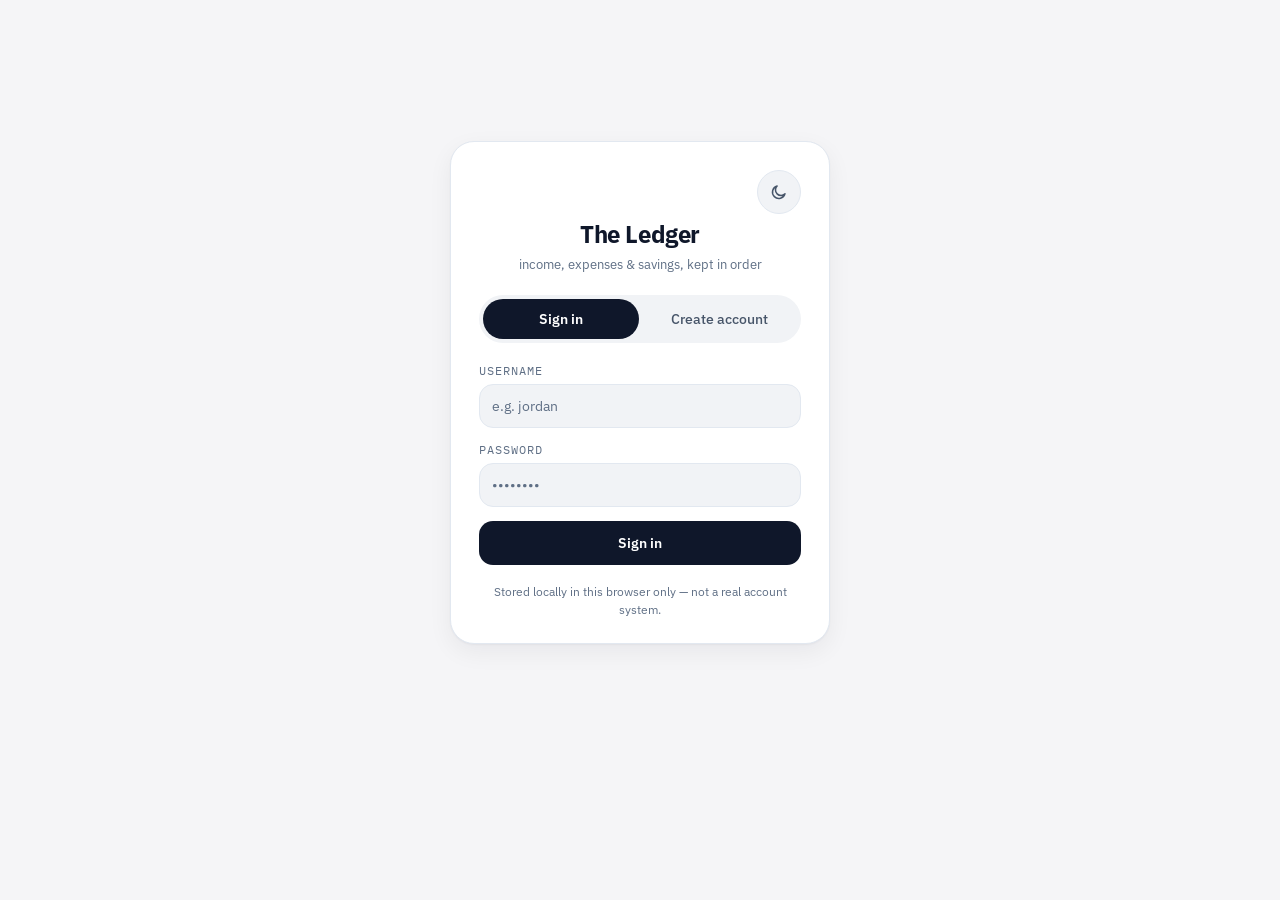
==== commit 6577f0f5: "Fix local date bug, escape user text, store money as cents, keep form drafts - Today and default dat" ====
--- a/budget-tracker.html
+++ b/budget-tracker.html
@@ -4,25 +4,45 @@
 <meta charset="UTF-8">
 <meta name="viewport" content="width=device-width, initial-scale=1">
 <title>Ledger — Budget Tracker</title>
+<script>
+  // Apply the saved/system theme before first paint so there's no light-to-dark flash.
+  (function(){
+    var theme = 'light';
+    try{
+      var saved = localStorage.getItem('ledger-theme');
+      theme = saved || (window.matchMedia && window.matchMedia('(prefers-color-scheme: dark)').matches ? 'dark' : 'light');
+    }catch(e){}
+    document.documentElement.setAttribute('data-theme', theme);
+  })();
+</script>
+<link rel="preconnect" href="https://fonts.googleapis.com">
+<link rel="preconnect" href="https://fonts.gstatic.com" crossorigin>
+<link rel="stylesheet" href="https://fonts.googleapis.com/css2?family=IBM+Plex+Sans:wght@400;500;600;700&family=IBM+Plex+Mono:wght@400;500;600;700&display=swap">
 <style>
-  @import url('https://fonts.googleapis.com/css2?family=IBM+Plex+Sans:wght@400;500;600;700&family=IBM+Plex+Mono:wght@400;500;600;700&display=swap');
-
   :root{
+    color-scheme: light;
     --bg: #F5F5F7;
     --surface: #FFFFFF;
     --surface-2: #F1F3F6;
     --surface-3: #E8ECF1;
     --text: #0F172A;
     --text-dim: #475569;
-    --text-dimmer: #94A3B8;
+    --text-dimmer: #5F6F85;
     --navy: #0F172A;
     --navy-light: #1E3A8A;
+    --focus: #1E3A8A;
     --gold: #A16207;
     --gold-soft: #D97706;
+    --gold-text: #854D0E;
     --income: #059669;
     --income-bg: rgba(5,150,105,0.1);
+    --income-text: #047857;
+    --income-solid: #047857;
     --expense: #DC2626;
     --expense-bg: rgba(220,38,38,0.1);
+    --expense-text: #B91C1C;
+    --expense-solid: #DC2626;
+    --on-solid: #FFFFFF;
     --border: #E2E8F0;
     --radius: 24px;
     --radius-sm: 14px;
@@ -30,21 +50,29 @@
   }
 
   :root[data-theme="dark"]{
+    color-scheme: dark;
     --bg: #0B1220;
     --surface: #131B2E;
     --surface-2: #1B2438;
     --surface-3: #232E47;
     --text: #E2E8F0;
     --text-dim: #94A3B8;
-    --text-dimmer: #64748B;
+    --text-dimmer: #7C8BA3;
     --navy: #2563EB;
     --navy-light: #3B82F6;
+    --focus: #60A5FA;
     --gold: #FBBF24;
     --gold-soft: #F59E0B;
+    --gold-text: #FBBF24;
     --income: #34D399;
     --income-bg: rgba(52,211,153,0.15);
+    --income-text: #34D399;
+    --income-solid: #34D399;
     --expense: #F87171;
     --expense-bg: rgba(248,113,113,0.15);
+    --expense-text: #F87171;
+    --expense-solid: #F87171;
+    --on-solid: #0B1220;
     --border: rgba(255,255,255,0.08);
     --shadow: 0 1px 2px rgba(0,0,0,0.2), 0 8px 24px rgba(0,0,0,0.3);
   }
@@ -92,7 +120,7 @@
   .header-actions{ display:flex; align-items:center; gap: 12px; }
 
   .theme-toggle{
-    width: 40px; height: 40px;
+    width: 44px; height: 44px;
     display:flex; align-items:center; justify-content:center;
     background: var(--surface-2);
     border: 1px solid var(--border);
@@ -114,7 +142,11 @@
     border-radius: 999px;
     padding: 4px;
     width: fit-content;
-  }
+    max-width: 100%;
+    overflow-x: auto;
+    scrollbar-width: none;
+  }
+  .tabs::-webkit-scrollbar{ display: none; }
   .tab{
     background: none;
     border: none;
@@ -123,12 +155,20 @@
     font-size: 0.85rem;
     font-weight: 500;
     padding: 8px 16px;
+    min-height: 40px;
+    white-space: nowrap;
+    flex-shrink: 0;
     cursor: pointer;
     border-radius: 999px;
     transition: color .15s, background .15s;
   }
   .tab:hover{ color: var(--text); }
   .tab.active{ color: #fff; background: var(--navy); font-weight: 600; }
+
+  :where(button, input, select, [tabindex]):focus-visible{
+    outline: 2px solid var(--focus);
+    outline-offset: 2px;
+  }
 
   .panel{ display:none; }
   .panel.active{ display:block; animation: fade .25s ease; }
@@ -166,7 +206,7 @@
 
   .tile-label{
     font-family: 'IBM Plex Mono', monospace;
-    font-size: 0.7rem;
+    font-size: 0.75rem;
     letter-spacing: 1.2px;
     text-transform: uppercase;
     color: var(--text-dimmer);
@@ -240,15 +280,16 @@
   .chart-hit{ fill: transparent; cursor: pointer; }
   .chart-bar-group:hover .chart-bar,
   .chart-bar-group:focus-within .chart-bar{ fill-opacity: 0.8; }
-  .chart-hit:focus-visible{ outline: 2px solid var(--navy-light); outline-offset: -2px; }
+  .chart-bar-group:focus{ outline: none; }
+  .chart-bar-group:focus-visible .chart-hit{ stroke: var(--focus); stroke-width: 2; }
   .chart-axis-label{
     font-family: 'IBM Plex Mono', monospace;
-    font-size: 9px;
+    font-size: 11px;
     fill: var(--text-dimmer);
   }
   .chart-value-label{
     font-family: 'IBM Plex Mono', monospace;
-    font-size: 9px;
+    font-size: 11px;
     fill: var(--text-dim);
   }
   .chart-baseline{ stroke: var(--border); stroke-width: 1; }
@@ -287,8 +328,8 @@
     margin-bottom: 16px;
   }
   .field{ flex: 1; min-width: 110px; display:flex; flex-direction:column; gap:6px; }
-  .field label{
-    font-size: 0.68rem;
+  .field label, .field .field-label{
+    font-size: 0.75rem;
     text-transform: uppercase;
     letter-spacing: 1px;
     color: var(--text-dimmer);
@@ -299,13 +340,13 @@
     border: 1px solid var(--border);
     color: var(--text);
     padding: 10px 12px;
+    min-height: 44px;
     border-radius: var(--radius-sm);
     font-family: 'IBM Plex Sans', sans-serif;
     font-size: 0.88rem;
-    outline: none;
     transition: border-color .15s, background .15s;
   }
-  input:focus, select:focus{ border-color: var(--navy); background: var(--surface); }
+  input:focus, select:focus{ border-color: var(--focus); background: var(--surface); }
   input::placeholder{ color: var(--text-dimmer); }
 
   .toggle-group{ display:flex; border: 1px solid var(--border); border-radius: var(--radius-sm); overflow:hidden; background: var(--surface-2); }
@@ -315,19 +356,21 @@
     border:none;
     color: var(--text-dim);
     padding: 10px 12px;
+    min-height: 44px;
     font-size: 0.85rem;
     cursor: pointer;
     font-family: 'IBM Plex Sans', sans-serif;
     transition: background .15s, color .15s;
   }
-  .toggle-btn.active.income{ background: var(--income); color: #fff; font-weight:600; }
-  .toggle-btn.active.expense{ background: var(--expense); color: #fff; font-weight:600; }
+  .toggle-btn.active.income{ background: var(--income-solid); color: var(--on-solid); font-weight:600; }
+  .toggle-btn.active.expense{ background: var(--expense-solid); color: var(--on-solid); font-weight:600; }
 
   .btn{
     background: var(--navy);
     color: #fff;
     border: none;
     padding: 11px 20px;
+    min-height: 44px;
     border-radius: var(--radius-sm);
     font-weight: 600;
     font-size: 0.85rem;
@@ -337,10 +380,7 @@
   }
   .btn:hover{ background: var(--navy-light); }
   .btn:active{ transform: scale(0.98); }
-  .btn:focus-visible, .tab:focus-visible, .toggle-btn:focus-visible, input:focus-visible, select:focus-visible{
-    outline: 2px solid var(--navy-light);
-    outline-offset: 2px;
-  }
+  .tab:focus-visible, .toggle-btn:focus-visible{ outline-offset: -2px; }
   .btn.ghost{
     background: transparent;
     border: 1px solid var(--border);
@@ -351,7 +391,7 @@
   /* Transaction list */
   .ledger-month{
     font-family: 'IBM Plex Mono', monospace;
-    font-size: 0.7rem;
+    font-size: 0.75rem;
     text-transform: uppercase;
     letter-spacing: 1.2px;
     color: var(--text-dimmer);
@@ -376,7 +416,7 @@
     text-overflow: ellipsis;
   }
   .ledger-line .cat-tag{
-    font-size: 0.72rem;
+    font-size: 0.75rem;
     color: var(--text-dimmer);
   }
   .ledger-line .right{ display:flex; align-items:center; gap: 8px; flex-shrink:0; }
@@ -389,15 +429,17 @@
     padding: 4px 10px;
     border-radius: 999px;
   }
-  .ledger-line .amt.income{ color: var(--income); background: var(--income-bg); }
-  .ledger-line .amt.expense{ color: var(--expense); background: var(--expense-bg); }
+  .ledger-line .amt.income{ color: var(--income-text); background: var(--income-bg); }
+  .ledger-line .amt.expense{ color: var(--expense-text); background: var(--expense-bg); }
   .del{
+    display:flex; align-items:center; justify-content:center;
+    width: 40px; height: 40px; flex-shrink: 0;
     background:none; border:none; color: var(--text-dimmer);
-    cursor:pointer; font-size: 0.85rem; padding: 4px;
-    border-radius: 6px;
+    cursor:pointer; font-size: 0.9rem; padding: 0;
+    border-radius: 8px;
     transition: color .15s, background .15s;
   }
-  .del:hover{ color: var(--expense); background: var(--expense-bg); }
+  .del:hover{ color: var(--expense-text); background: var(--expense-bg); }
 
   .total-line{
     display:flex;
@@ -433,7 +475,7 @@
   .goal-nums .target{ color: var(--text-dimmer); }
   .goal-actions{ display:flex; gap: 8px; margin-top: 14px; align-items:center; }
   .goal-actions input{ width: 110px; }
-  .goal-pct{ font-family: 'IBM Plex Mono', monospace; font-size: 0.7rem; color: var(--gold); margin-top: 6px; }
+  .goal-pct{ font-family: 'IBM Plex Mono', monospace; font-size: 0.75rem; color: var(--gold-text); margin-top: 6px; }
 
   /* Daily calendar */
   .cal-nav{
@@ -442,7 +484,7 @@
   }
   .cal-nav-btns{ display:flex; align-items:center; gap: 8px; }
   .cal-nav button{
-    width: 32px; height: 32px;
+    width: 40px; height: 40px;
     display:flex; align-items:center; justify-content:center;
     background: var(--surface-2);
     border: 1px solid var(--border);
@@ -464,7 +506,7 @@
   .cal-weekday{
     text-align:center;
     font-family: 'IBM Plex Mono', monospace;
-    font-size: 0.65rem;
+    font-size: 0.72rem;
     letter-spacing: 0.5px;
     text-transform: uppercase;
     color: var(--text-dimmer);
@@ -505,8 +547,8 @@
     color: var(--text-dim);
     margin-bottom: 16px;
   }
-  .day-detail-sub .net-positive{ color: var(--income); }
-  .day-detail-sub .net-negative{ color: var(--expense); }
+  .day-detail-sub .net-positive{ color: var(--income-text); }
+  .day-detail-sub .net-negative{ color: var(--expense-text); }
 
   .loading{ text-align:center; color: var(--text-dimmer); padding: 40px 0; }
 
@@ -544,7 +586,7 @@
   .auth-tabs{ width: 100%; margin-bottom: 20px; }
   .auth-tabs .tab{ flex:1; text-align:center; }
   .auth-error{
-    color: var(--expense);
+    color: var(--expense-text);
     background: var(--expense-bg);
     border-radius: 8px;
     padding: 8px 12px;
@@ -554,13 +596,13 @@
   .auth-note{
     text-align:center;
     color: var(--text-dimmer);
-    font-size: 0.72rem;
+    font-size: 0.75rem;
     margin-top: 18px;
     line-height: 1.5;
   }
   .signed-in-as{
     font-family: 'IBM Plex Mono', monospace;
-    font-size: 0.72rem;
+    font-size: 0.75rem;
     color: var(--text-dimmer);
     text-align: right;
     margin-top: 3px;
@@ -613,17 +655,17 @@
 let authMode = 'signin';
 let authError = '';
 
-const TODAY_ISO = new Date().toISOString().slice(0,10);
-let selectedDate = TODAY_ISO;
+// Local calendar date as YYYY-MM-DD. (toISOString() is UTC, which flips to
+// "tomorrow" in the evening for anyone west of Greenwich.)
+function localISO(d){
+  return `${d.getFullYear()}-${String(d.getMonth() + 1).padStart(2, '0')}-${String(d.getDate()).padStart(2, '0')}`;
+}
+function todayISO(){ return localISO(new Date()); }
+let selectedDate = todayISO();
 let calYear = new Date().getFullYear();
 let calMonthIdx = new Date().getMonth();
 
 const THEME_KEY = 'ledger-theme';
-function initTheme(){
-  const saved = localStorage.getItem(THEME_KEY);
-  const theme = saved || (window.matchMedia && window.matchMedia('(prefers-color-scheme: dark)').matches ? 'dark' : 'light');
-  document.documentElement.setAttribute('data-theme', theme);
-}
 function toggleTheme(){
   const current = document.documentElement.getAttribute('data-theme') === 'dark' ? 'dark' : 'light';
   const next = current === 'dark' ? 'light' : 'dark';
@@ -635,9 +677,16 @@
 const SUN_ICON = '<svg viewBox="0 0 24 24" fill="none" stroke="currentColor" stroke-width="2" stroke-linecap="round"><circle cx="12" cy="12" r="4"></circle><path d="M12 2v2M12 20v2M4.9 4.9l1.4 1.4M17.7 17.7l1.4 1.4M2 12h2M20 12h2M4.9 19.1l1.4-1.4M17.7 6.3l1.4-1.4"></path></svg>';
 const MOON_ICON = '<svg viewBox="0 0 24 24" fill="none" stroke="currentColor" stroke-width="2" stroke-linecap="round" stroke-linejoin="round"><path d="M20 14.5A8.5 8.5 0 1 1 9.5 4a7 7 0 0 0 10.5 10.5Z"></path></svg>';
 
-function fmt(n){
-  const neg = n < 0;
-  const v = Math.abs(n).toLocaleString(undefined, {minimumFractionDigits:2, maximumFractionDigits:2});
+// Money is stored as integer cents (v2 data) so sums are exact: 10 + 20 === 30.
+// With dollar floats, 0.1 + 0.2 is 0.30000000000000004.
+const DATA_VERSION = 2;
+function toCents(value){
+  const n = parseFloat(value);
+  return Number.isFinite(n) ? Math.round(n * 100) : NaN;
+}
+function fmt(cents){
+  const neg = cents < 0;
+  const v = (Math.abs(cents) / 100).toLocaleString(undefined, {minimumFractionDigits:2, maximumFractionDigits:2});
   return (neg ? '-' : '') + '$' + v;
 }
 function uid(){ return Math.random().toString(36).slice(2,10); }
@@ -713,6 +762,14 @@
       state = JSON.parse(raw);
       state.transactions = state.transactions || [];
       state.goals = state.goals || [];
+      if(state.v !== DATA_VERSION){
+        // v1 stored dollar floats; convert to integer cents once.
+        const c = x => Math.round((Number(x) || 0) * 100);
+        state.transactions.forEach(t => { t.amount = c(t.amount); });
+        state.goals.forEach(g => { g.target = c(g.target); g.saved = c(g.saved); });
+        state.v = DATA_VERSION;
+        save();
+      }
     }
   }catch(e){
     // no existing data yet
@@ -731,6 +788,7 @@
 function save(){
   if(!currentUser) return;
   try{
+    state.v = DATA_VERSION;
     localStorage.setItem(userStorageKey(currentUser), JSON.stringify(state));
   }catch(e){
     console.error('Could not save ledger data', e);
@@ -801,7 +859,7 @@
   const d = new Date();
   calYear = d.getFullYear();
   calMonthIdx = d.getMonth();
-  selectedDate = TODAY_ISO;
+  selectedDate = todayISO();
   render();
 }
 
@@ -830,8 +888,10 @@
   if(!series.length){
     return `<h2>Expenses by month</h2><div class="empty">No expenses logged yet. Add one from the Transactions tab.</div>`;
   }
-  const W = 640, H = 180;
-  const padTop = 24, padBottom = 24, padSide = 8;
+  // Size the viewBox to the real container width so SVG text renders 1:1
+  // (a fixed 640px viewBox shrinks labels to ~4px on phones).
+  const W = Math.max(260, Math.min(900, window.innerWidth - 32) - 50), H = 190;
+  const padTop = 28, padBottom = 28, padSide = 8;
   const plotW = W - padSide*2;
   const plotH = H - padTop - padBottom;
   const max = Math.max(...series.map(s => s.total), 1);
@@ -839,6 +899,8 @@
   const slot = plotW / n;
   const barW = Math.min(28, slot * 0.5);
   const baselineY = H - padBottom;
+  const compact = slot < 72;
+  const shortAmt = cents => { const v = cents / 100; return v >= 1000 ? '$' + (v / 1000).toFixed(1).replace(/\.0$/, '') + 'k' : '$' + Math.round(v); };
 
   const bars = series.map((s, i) => {
     const cx = padSide + slot * i + slot / 2;
@@ -852,9 +914,9 @@
     const valueText = fmt(s.total);
     return `
       <g class="chart-bar-group" tabindex="0" role="img" aria-label="${s.label}: ${valueText}" data-month="${s.label}" data-value="${valueText}" data-cx="${cx}" data-top="${y}">
-        <text class="chart-value-label" x="${cx}" y="${Math.max(y-6, 10)}" text-anchor="middle">${valueText}</text>
+        <text class="chart-value-label" x="${cx}" y="${Math.max(y-6, 12)}" text-anchor="middle">${compact ? shortAmt(s.total) : valueText}</text>
         <path class="chart-bar" d="${path}"></path>
-        <text class="chart-axis-label" x="${cx}" y="${H-6}" text-anchor="middle">${s.label}</text>
+        <text class="chart-axis-label" x="${cx}" y="${H-8}" text-anchor="middle" aria-hidden="true">${s.label}</text>
         <rect class="chart-hit" x="${padSide + slot*i}" y="${padTop}" width="${slot}" height="${plotH+padBottom}"></rect>
       </g>
     `;
@@ -885,14 +947,19 @@
     const day = i + 1;
     const dateStr = `${calYear}-${pad2(calMonthIdx + 1)}-${pad2(day)}`;
     const dt = dayTotals(dateStr);
-    const isToday = dateStr === TODAY_ISO;
+    const isToday = dateStr === todayISO();
     const isSelected = dateStr === selectedDate;
     const dots = (dt.income > 0 ? '<span class="day-dot income"></span>' : '') +
                  (dt.expense > 0 ? '<span class="day-dot expense"></span>' : '');
+    const dayLabel = new Date(calYear, calMonthIdx, day).toLocaleDateString(undefined, { weekday: 'long', month: 'long', day: 'numeric', year: 'numeric' });
+    const entryCount = transactionsForDate(dateStr).length;
+    const summary = entryCount
+      ? `${entryCount} ${entryCount === 1 ? 'entry' : 'entries'}: income ${fmt(dt.income)}, expenses ${fmt(dt.expense)}`
+      : 'no entries';
     return `
-      <button type="button" class="day-cell ${isToday ? 'today' : ''} ${isSelected ? 'selected' : ''}" data-date="${dateStr}" aria-label="${dateStr}">
+      <button type="button" class="day-cell ${isToday ? 'today' : ''} ${isSelected ? 'selected' : ''}" data-date="${dateStr}" aria-pressed="${isSelected}"${isToday ? ' aria-current="date"' : ''} aria-label="${dayLabel}, ${summary}">
         <span class="day-num">${day}</span>
-        <span class="day-dots">${dots}</span>
+        <span class="day-dots" aria-hidden="true">${dots}</span>
       </button>
     `;
   }).join('');
@@ -905,12 +972,12 @@
   const entryLines = selectedEntries.length ? selectedEntries.map(tx => `
     <div class="ledger-line">
       <div class="info">
-        <span class="desc">${tx.note || tx.category}</span>
-        <span class="cat-tag">${tx.category}</span>
+        <span class="desc">${escapeHtml(tx.note || tx.category)}</span>
+        <span class="cat-tag">${escapeHtml(tx.category)}</span>
       </div>
       <div class="right">
         <span class="amt ${tx.type}">${tx.type==='expense'?'-':'+'}${fmt(tx.amount)}</span>
-        <button class="del" data-del="${tx.id}" aria-label="Delete entry">✕</button>
+        <button class="del" data-del="${tx.id}" aria-label="Delete ${escapeHtml(tx.note || tx.category)} entry, ${tx.type==='expense'?'expense':'income'} of ${fmt(tx.amount)}"><span aria-hidden="true">✕</span></button>
       </div>
     </div>
   `).join('') : `<div class="empty">No entries on this day yet.</div>`;
@@ -943,24 +1010,24 @@
       <h2>Add entry for this day</h2>
       <div class="form-row">
         <div class="field" style="flex: 0 0 160px;">
-          <label>Type</label>
-          <div class="toggle-group">
-            <button type="button" class="toggle-btn expense ${dailyType==='expense'?'active':''}" data-dtype="expense">Expense</button>
-            <button type="button" class="toggle-btn income ${dailyType==='income'?'active':''}" data-dtype="income">Income</button>
+          <span class="field-label" id="daily-type-label">Type</span>
+          <div class="toggle-group" role="group" aria-labelledby="daily-type-label">
+            <button type="button" class="toggle-btn expense ${dailyType==='expense'?'active':''}" data-dtype="expense" aria-pressed="${dailyType==='expense'}">Expense</button>
+            <button type="button" class="toggle-btn income ${dailyType==='income'?'active':''}" data-dtype="income" aria-pressed="${dailyType==='income'}">Income</button>
           </div>
         </div>
         <div class="field">
-          <label>Amount</label>
-          <input type="number" id="daily-amount" step="0.01" min="0" placeholder="0.00">
+          <label for="daily-amount">Amount</label>
+          <input type="number" id="daily-amount" step="0.01" min="0" placeholder="0.00" inputmode="decimal">
         </div>
         <div class="field">
-          <label>Category</label>
+          <label for="daily-category">Category</label>
           <select id="daily-category">${catOptions}</select>
         </div>
       </div>
       <div class="form-row">
         <div class="field" style="flex: 3;">
-          <label>Note (optional)</label>
+          <label for="daily-note">Note (optional)</label>
           <input type="text" id="daily-note" placeholder="e.g. groceries at the market">
         </div>
       </div>
@@ -980,26 +1047,26 @@
         </div>
         <h1 class="auth-title">The Ledger</h1>
         <div class="auth-tagline">income, expenses & savings, kept in order</div>
-        <div class="tabs auth-tabs">
-          <button type="button" class="tab ${!isSignup?'active':''}" data-authmode="signin">Sign in</button>
-          <button type="button" class="tab ${isSignup?'active':''}" data-authmode="signup">Create account</button>
+        <div class="tabs auth-tabs" role="group" aria-label="Account mode">
+          <button type="button" class="tab ${!isSignup?'active':''}" data-authmode="signin" aria-pressed="${!isSignup}">Sign in</button>
+          <button type="button" class="tab ${isSignup?'active':''}" data-authmode="signup" aria-pressed="${isSignup}">Create account</button>
         </div>
         <form id="auth-form" novalidate>
           <div class="field" style="margin-bottom:14px;">
-            <label>Username</label>
-            <input type="text" id="auth-username" autocomplete="username" placeholder="e.g. jordan">
+            <label for="auth-username">Username</label>
+            <input type="text" id="auth-username" autocomplete="username" placeholder="e.g. jordan"${authError ? ' aria-invalid="true" aria-describedby="auth-error"' : ''}>
           </div>
           <div class="field" style="margin-bottom:14px;">
-            <label>Password</label>
-            <input type="password" id="auth-password" autocomplete="${isSignup ? 'new-password' : 'current-password'}" placeholder="••••••••">
+            <label for="auth-password">Password</label>
+            <input type="password" id="auth-password" autocomplete="${isSignup ? 'new-password' : 'current-password'}" placeholder="••••••••"${authError ? ' aria-invalid="true" aria-describedby="auth-error"' : ''}>
           </div>
           ${isSignup ? `
           <div class="field" style="margin-bottom:14px;">
-            <label>Confirm password</label>
+            <label for="auth-password-confirm">Confirm password</label>
             <input type="password" id="auth-password-confirm" autocomplete="new-password" placeholder="••••••••">
           </div>` : ''}
-          ${authError ? `<div class="auth-error">${escapeHtml(authError)}</div>` : ''}
-          <button type="submit" class="btn" style="width:100%;">${isSignup ? 'Create account' : 'Sign in'}</button>
+          ${authError ? `<div class="auth-error" id="auth-error" role="alert">${escapeHtml(authError)}</div>` : ''}
+          <button type="submit" id="auth-submit" class="btn" style="width:100%;">${isSignup ? 'Create account' : 'Sign in'}</button>
         </form>
         <div class="auth-note">Stored locally in this browser only — not a real account system.</div>
       </div>
@@ -1031,12 +1098,59 @@
   }
 }
 
+// render() rebuilds the DOM, which drops keyboard focus; remember which control
+// had it and put focus back afterwards.
+const FOCUS_ATTRS = ['data-tab','data-date','data-type','data-dtype','data-cal-nav','data-authmode','data-del','data-delgoal','data-contribute'];
+function focusSelector(){
+  const el = document.activeElement;
+  if(!el || el === document.body) return null;
+  if(el.id) return '#' + CSS.escape(el.id);
+  if(el.hasAttribute('data-cal-today')) return '[data-cal-today]';
+  for(const a of FOCUS_ATTRS){
+    if(el.hasAttribute(a)) return `[${a}="${CSS.escape(el.getAttribute(a))}"]`;
+  }
+  return null;
+}
+function restoreFocus(sel){
+  if(!sel) return;
+  const el = document.querySelector(sel);
+  if(el) el.focus({ preventScroll: true });
+}
+
+// Same problem for typed-but-unsubmitted text: keep it across re-renders
+// (type toggle, theme toggle, failed sign-in). Passwords are never kept.
+function captureDrafts(){
+  const drafts = {};
+  document.querySelectorAll('#app input[id], #app select[id]').forEach(el => {
+    if(el.type === 'password' || !el.value) return;
+    drafts[el.id] = el.value;
+  });
+  return drafts;
+}
+function restoreDrafts(drafts){
+  Object.keys(drafts).forEach(id => {
+    const el = document.getElementById(id);
+    if(!el) return;
+    // A <select> whose options changed (e.g. expense -> income categories) keeps its default.
+    if(el.tagName === 'SELECT' && !Array.from(el.options).some(o => o.value === drafts[id])) return;
+    el.value = drafts[id];
+  });
+}
+// Called after a successful submit so the form comes back empty rather than restored.
+function clearFields(ids){
+  ids.forEach(id => { const el = document.getElementById(id); if(el) el.value = ''; });
+}
+
 function render(){
   const app = document.getElementById('app');
+  const focusSel = focusSelector();
+  const drafts = captureDrafts();
 
   if(!currentUser){
     app.innerHTML = renderAuthScreen();
     attachAuthHandlers();
+    restoreDrafts(drafts);
+    restoreFocus(focusSel);
     return;
   }
 
@@ -1059,13 +1173,13 @@
         <button type="button" class="btn ghost" id="sign-out-btn" style="padding:9px 16px; font-size:0.78rem;">Sign out</button>
       </div>
     </div>
-    <div class="tabs">
-      <button class="tab ${activeTab==='overview'?'active':''}" data-tab="overview">Overview</button>
-      <button class="tab ${activeTab==='transactions'?'active':''}" data-tab="transactions">Transactions</button>
-      <button class="tab ${activeTab==='daily'?'active':''}" data-tab="daily">Daily</button>
-      <button class="tab ${activeTab==='goals'?'active':''}" data-tab="goals">Savings Goals</button>
-    </div>
-    <div id="panels"></div>
+    <nav class="tabs" aria-label="Sections">
+      <button type="button" class="tab ${activeTab==='overview'?'active':''}" data-tab="overview" ${activeTab==='overview'?'aria-current="page"':''}>Overview</button>
+      <button type="button" class="tab ${activeTab==='transactions'?'active':''}" data-tab="transactions" ${activeTab==='transactions'?'aria-current="page"':''}>Transactions</button>
+      <button type="button" class="tab ${activeTab==='daily'?'active':''}" data-tab="daily" ${activeTab==='daily'?'aria-current="page"':''}>Daily</button>
+      <button type="button" class="tab ${activeTab==='goals'?'active':''}" data-tab="goals" ${activeTab==='goals'?'aria-current="page"':''}>Savings Goals</button>
+    </nav>
+    <main id="panels"></main>
   `;
 
   document.querySelectorAll('.tab').forEach(btn=>{
@@ -1083,7 +1197,21 @@
   else panels.innerHTML = renderGoals();
 
   attachPanelHandlers(t);
-}
+  restoreDrafts(drafts);
+  restoreFocus(focusSel);
+}
+
+// Chart geometry depends on viewport width, so redraw when the width changes.
+let lastViewportW = window.innerWidth;
+let resizeTimer = null;
+window.addEventListener('resize', () => {
+  clearTimeout(resizeTimer);
+  resizeTimer = setTimeout(() => {
+    if(window.innerWidth === lastViewportW) return;
+    lastViewportW = window.innerWidth;
+    if(currentUser && activeTab === 'overview') render();
+  }, 150);
+});
 
 function renderOverview(t){
   const balClass = t.balance < 0 ? 'negative' : 'positive';
@@ -1092,7 +1220,7 @@
 
   const catRows = catEntries.length ? catEntries.map(([cat, amt]) => `
     <div class="cat-row">
-      <div class="cat-top"><span>${cat}</span><span class="amt">${fmt(amt)}</span></div>
+      <div class="cat-top"><span>${escapeHtml(cat)}</span><span class="amt">${fmt(amt)}</span></div>
       <div class="bar-track"><div class="bar-fill navy" style="width:${Math.round((amt/maxCat)*100)}%"></div></div>
     </div>
   `).join('') : `<div class="empty">No expenses logged yet. Add one from the Transactions tab.</div>`;
@@ -1101,7 +1229,7 @@
     const pct = g.target > 0 ? Math.min(100, Math.round((g.saved / g.target)*100)) : 0;
     return `
       <div class="cat-row">
-        <div class="cat-top"><span>${g.name}</span><span class="amt">${fmt(g.saved)} / ${fmt(g.target)}</span></div>
+        <div class="cat-top"><span>${escapeHtml(g.name)}</span><span class="amt">${fmt(g.saved)} / ${fmt(g.target)}</span></div>
         <div class="bar-track"><div class="bar-fill gold" style="width:${pct}%"></div></div>
       </div>`;
   }).join('') : `<div class="empty">No savings goals yet. Set one from the Savings Goals tab.</div>`;
@@ -1153,12 +1281,12 @@
     ${txs.map(tx => `
       <div class="ledger-line">
         <div class="info">
-          <span class="desc">${tx.note || tx.category}</span>
-          <span class="cat-tag">${tx.category}</span>
+          <span class="desc">${escapeHtml(tx.note || tx.category)}</span>
+          <span class="cat-tag">${escapeHtml(tx.category)}</span>
         </div>
         <div class="right">
           <span class="amt ${tx.type}">${tx.type==='expense'?'-':'+'}${fmt(tx.amount)}</span>
-          <button class="del" data-del="${tx.id}" aria-label="Delete entry">✕</button>
+          <button class="del" data-del="${tx.id}" aria-label="Delete ${escapeHtml(tx.note || tx.category)} entry, ${tx.type==='expense'?'expense':'income'} of ${fmt(tx.amount)}"><span aria-hidden="true">✕</span></button>
         </div>
       </div>
     `).join('')}
@@ -1169,28 +1297,28 @@
       <h2>New entry</h2>
       <div class="form-row">
         <div class="field" style="flex: 0 0 160px;">
-          <label>Type</label>
-          <div class="toggle-group">
-            <button type="button" class="toggle-btn expense ${txType==='expense'?'active':''}" data-type="expense">Expense</button>
-            <button type="button" class="toggle-btn income ${txType==='income'?'active':''}" data-type="income">Income</button>
+          <span class="field-label" id="tx-type-label">Type</span>
+          <div class="toggle-group" role="group" aria-labelledby="tx-type-label">
+            <button type="button" class="toggle-btn expense ${txType==='expense'?'active':''}" data-type="expense" aria-pressed="${txType==='expense'}">Expense</button>
+            <button type="button" class="toggle-btn income ${txType==='income'?'active':''}" data-type="income" aria-pressed="${txType==='income'}">Income</button>
           </div>
         </div>
         <div class="field">
-          <label>Amount</label>
-          <input type="number" id="tx-amount" step="0.01" min="0" placeholder="0.00">
+          <label for="tx-amount">Amount</label>
+          <input type="number" id="tx-amount" step="0.01" min="0" placeholder="0.00" inputmode="decimal">
         </div>
         <div class="field">
-          <label>Category</label>
+          <label for="tx-category">Category</label>
           <select id="tx-category">${catOptions}</select>
         </div>
         <div class="field">
-          <label>Date</label>
-          <input type="date" id="tx-date" value="${new Date().toISOString().slice(0,10)}">
+          <label for="tx-date">Date</label>
+          <input type="date" id="tx-date" value="${todayISO()}">
         </div>
       </div>
       <div class="form-row">
         <div class="field" style="flex: 3;">
-          <label>Note (optional)</label>
+          <label for="tx-note">Note (optional)</label>
           <input type="text" id="tx-note" placeholder="e.g. groceries at the market">
         </div>
       </div>
@@ -1214,14 +1342,14 @@
     return `
       <div class="goal-card">
         <div class="goal-top">
-          <span class="goal-name">${g.name}</span>
-          <button class="del" data-delgoal="${g.id}" aria-label="Delete goal">✕</button>
+          <span class="goal-name">${escapeHtml(g.name)}</span>
+          <button class="del" data-delgoal="${g.id}" aria-label="Delete goal ${escapeHtml(g.name)}"><span aria-hidden="true">✕</span></button>
         </div>
         <div class="goal-nums">${fmt(g.saved)} <span class="target">of ${fmt(g.target)}</span></div>
         <div class="bar-track" style="margin-top:10px;"><div class="bar-fill gold" style="width:${pct}%"></div></div>
         <div class="goal-pct">${pct}% funded</div>
         <div class="goal-actions">
-          <input type="number" min="0" step="0.01" placeholder="Amount" id="contrib-${g.id}">
+          <input type="number" min="0" step="0.01" placeholder="Amount" inputmode="decimal" id="contrib-${g.id}" aria-label="Amount to add to ${escapeHtml(g.name)}">
           <button class="btn ghost" data-contribute="${g.id}">Add funds</button>
         </div>
       </div>
@@ -1237,12 +1365,12 @@
       <h2>New goal</h2>
       <div class="form-row">
         <div class="field" style="flex:2;">
-          <label>Goal name</label>
+          <label for="goal-name">Goal name</label>
           <input type="text" id="goal-name" placeholder="e.g. Emergency fund">
         </div>
         <div class="field">
-          <label>Target amount</label>
-          <input type="number" min="0" step="0.01" id="goal-target" placeholder="0.00">
+          <label for="goal-target">Target amount</label>
+          <input type="number" min="0" step="0.01" id="goal-target" placeholder="0.00" inputmode="decimal">
         </div>
       </div>
       <button class="btn" id="add-goal-btn">Create goal</button>
@@ -1251,6 +1379,17 @@
 }
 
 function attachPanelHandlers(t){
+  // Enter submits the card's primary button (these cards aren't <form>s)
+  document.querySelectorAll('.card input, .goal-card input').forEach(inp => {
+    inp.addEventListener('keydown', (e) => {
+      if(e.key !== 'Enter') return;
+      e.preventDefault();
+      const scope = inp.closest('.goal-card, .card');
+      const primary = scope && scope.querySelector('button.btn');
+      if(primary) primary.click();
+    });
+  });
+
   // Monthly expense chart
   const barGroups = document.querySelectorAll('.chart-bar-group');
   if(barGroups.length){
@@ -1260,8 +1399,9 @@
     const showTip = (g) => {
       const svgRect = svg.getBoundingClientRect();
       const wrapRect = wrap.getBoundingClientRect();
-      const scaleX = svgRect.width / 640;
-      const scaleY = svgRect.height / 180;
+      const vb = svg.viewBox.baseVal;
+      const scaleX = svgRect.width / vb.width;
+      const scaleY = svgRect.height / vb.height;
       const px = (svgRect.left - wrapRect.left) + parseFloat(g.dataset.cx) * scaleX;
       const py = (svgRect.top - wrapRect.top) + parseFloat(g.dataset.top) * scaleY;
       tooltip.innerHTML = '';
@@ -1298,10 +1438,11 @@
   const addDailyTxBtn = document.getElementById('add-daily-tx-btn');
   if(addDailyTxBtn){
     addDailyTxBtn.addEventListener('click', () => {
-      const amount = parseFloat(document.getElementById('daily-amount').value);
+      const amount = toCents(document.getElementById('daily-amount').value);
       const category = document.getElementById('daily-category').value;
       const note = document.getElementById('daily-note').value.trim();
       if(!amount || amount <= 0){ return; }
+      clearFields(['daily-amount', 'daily-category', 'daily-note']);
       addTransaction({ type: dailyType, amount, category, date: selectedDate, note });
     });
   }
@@ -1313,11 +1454,12 @@
   const addTxBtn = document.getElementById('add-tx-btn');
   if(addTxBtn){
     addTxBtn.addEventListener('click', () => {
-      const amount = parseFloat(document.getElementById('tx-amount').value);
+      const amount = toCents(document.getElementById('tx-amount').value);
       const category = document.getElementById('tx-category').value;
-      const date = document.getElementById('tx-date').value || new Date().toISOString().slice(0,10);
+      const date = document.getElementById('tx-date').value || todayISO();
       const note = document.getElementById('tx-note').value.trim();
       if(!amount || amount <= 0){ return; }
+      clearFields(['tx-amount', 'tx-category', 'tx-date', 'tx-note']);
       addTransaction({ type: txType, amount, category, date, note });
     });
   }
@@ -1330,8 +1472,9 @@
   if(addGoalBtn){
     addGoalBtn.addEventListener('click', () => {
       const name = document.getElementById('goal-name').value.trim();
-      const target = parseFloat(document.getElementById('goal-target').value);
+      const target = toCents(document.getElementById('goal-target').value);
       if(!name || !target || target <= 0){ return; }
+      clearFields(['goal-name', 'goal-target']);
       addGoal({ name, target });
     });
   }
@@ -1342,14 +1485,14 @@
     btn.addEventListener('click', () => {
       const id = btn.dataset.contribute;
       const input = document.getElementById(`contrib-${id}`);
-      const amount = parseFloat(input.value);
+      const amount = toCents(input.value);
       if(!amount || amount <= 0) return;
+      clearFields([`contrib-${id}`]);
       contributeToGoal(id, amount);
     });
   });
 }
 
-initTheme();
 restoreSession();
 </script>
 </body>
